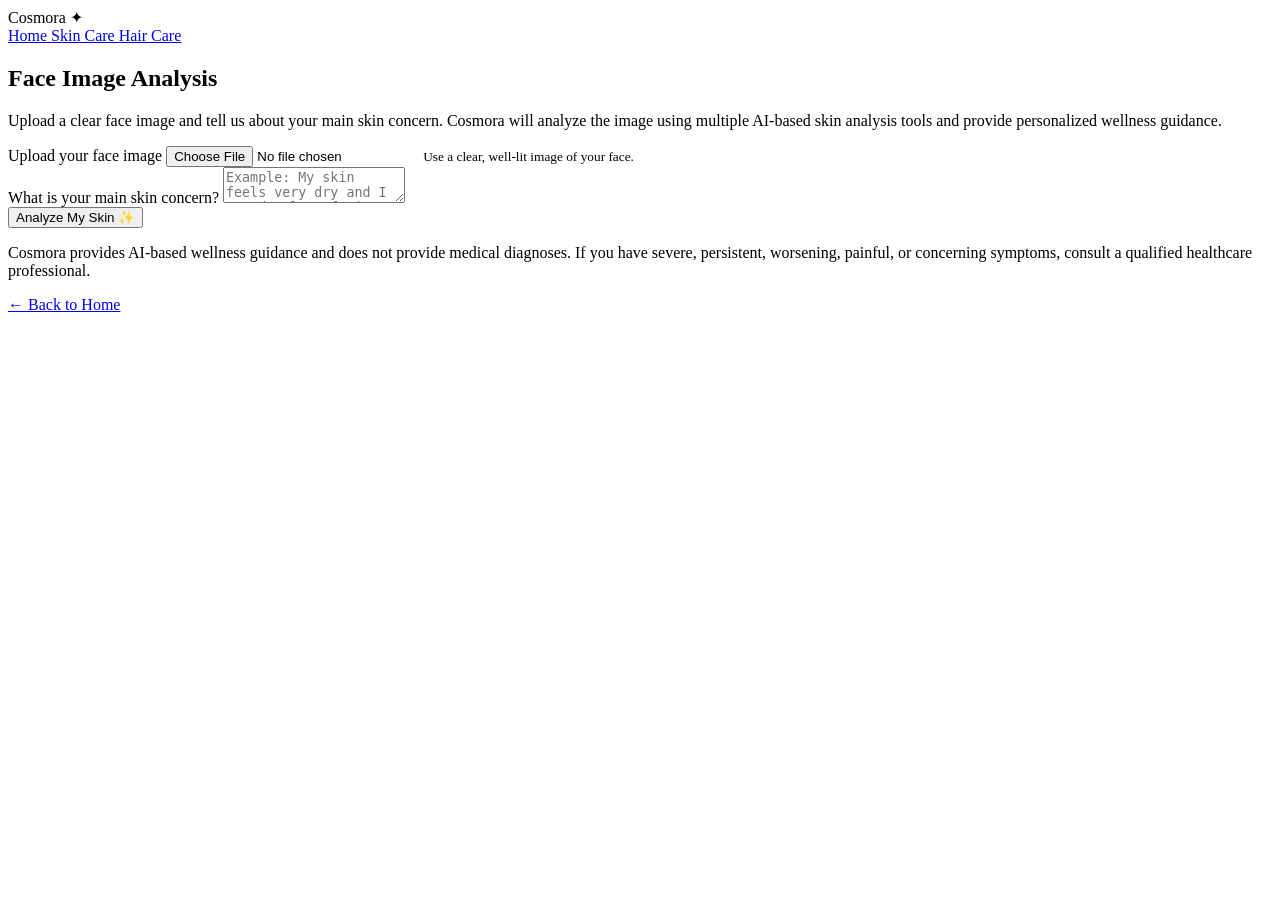
==== frontend/skin-analysis.html @ 03462bad "added LLM,AI-Agent,RAG files with frontend,backend" ====
<!DOCTYPE html>
<html lang="en">

<head>

    <meta charset="UTF-8">

    <meta
        name="viewport"
        content="width=device-width, initial-scale=1.0"
    >

    <title>Cosmora | Face Analysis</title>

    <link
        rel="stylesheet"
        href="/css/style.css"
    >

</head>


<body>

    <!-- =====================================================
         HEADER
         ===================================================== -->

    <header class="header">

        <div class="logo">
            Cosmora ✦
        </div>

        <nav>

            <a href="index.html">
                Home
            </a>

            <a href="skin-questionnaire.html">
                Skin Care
            </a>

            <a href="hair-questionnaire.html">
                Hair Care
            </a>

        </nav>

    </header>


    <!-- =====================================================
         FACE ANALYSIS
         ===================================================== -->

    <main class="questionnaire-container">

        <section class="questionnaire-card">

            <h1>
                Face Image Analysis
            </h1>

            <p class="intro">

                Upload a clear face image and tell us
                about your main skin concern.

                Cosmora will analyze the image using
                multiple AI-based skin analysis tools
                and provide personalized wellness guidance.

            </p>


            <!-- =================================================
                 IMAGE UPLOAD
                 ================================================= -->

            <div class="question">

                <label for="faceImage">
                    Upload your face image
                </label>

                <input
                    type="file"
                    id="faceImage"
                    accept="image/png,image/jpeg,image/jpg,image/webp"
                >

                <small>
                    Use a clear, well-lit image of your face.
                </small>

            </div>


            <!-- =================================================
                 IMAGE PREVIEW
                 ================================================= -->

            <div
                id="imagePreviewContainer"
                style="display:none; text-align:center; margin:25px 0;"
            >

                <img
                    id="imagePreview"
                    src=""
                    alt="Face preview"
                    style="
                        max-width:250px;
                        max-height:300px;
                        border-radius:20px;
                        object-fit:cover;
                        box-shadow:0 10px 30px rgba(150,100,160,0.18);
                    "
                >

            </div>


            <!-- =================================================
                 SKIN CONCERN
                 ================================================= -->

            <div class="question">

                <label for="concern">
                    What is your main skin concern?
                </label>

                <textarea
                    id="concern"
                    placeholder="Example: My skin feels very dry and I spend a lot of time in the sun."
                ></textarea>

            </div>


            <!-- =================================================
                 ANALYZE BUTTON
                 ================================================= -->

            <button
                id="analyzeBtn"
                class="submit-btn"
            >
                Analyze My Skin ✨
            </button>


            <!-- =================================================
                 LOADING
                 ================================================= -->

            <div
                id="loading"
                class="loading"
                style="display:none;"
            >

                <p>
                    ✨ Cosmora is analyzing your skin...
                </p>

                <p>
                    Comparing AI analysis results and
                    preparing personalized wellness guidance.
                </p>

            </div>


            <!-- =================================================
                 ERROR
                 ================================================= -->

            <div
                id="error"
                class="error"
                style="display:none;"
            ></div>


            <!-- =================================================
                 RESULT
                 ================================================= -->

            <div
                id="result"
                class="result"
                style="display:none;"
            >

                <h2>
                    Your Cosmora Assessment
                </h2>

                <div id="resultContent"></div>

            </div>


            <!-- =================================================
                 DISCLAIMER
                 ================================================= -->

            <p class="disclaimer">

                Cosmora provides AI-based wellness guidance
                and does not provide medical diagnoses.

                If you have severe, persistent, worsening,
                painful, or concerning symptoms, consult
                a qualified healthcare professional.

            </p>


            <a
                href="index.html"
                class="back-btn"
            >
                ← Back to Home
            </a>

        </section>

    </main>


    <!-- =====================================================
         JAVASCRIPT
         ===================================================== -->

    <script>

        const imageInput =
            document.getElementById("faceImage");

        const concernInput =
            document.getElementById("concern");

        const analyzeBtn =
            document.getElementById("analyzeBtn");

        const loading =
            document.getElementById("loading");

        const errorBox =
            document.getElementById("error");

        const resultBox =
            document.getElementById("result");

        const resultContent =
            document.getElementById("resultContent");

        const imagePreview =
            document.getElementById("imagePreview");

        const imagePreviewContainer =
            document.getElementById(
                "imagePreviewContainer"
            );


        // =====================================================
        // IMAGE PREVIEW
        // =====================================================

        imageInput.addEventListener(
            "change",
            function () {

                const file =
                    this.files[0];

                if (!file) {

                    imagePreviewContainer.style.display =
                        "none";

                    return;
                }


                const reader =
                    new FileReader();


                reader.onload =
                    function (event) {

                        imagePreview.src =
                            event.target.result;

                        imagePreviewContainer.style.display =
                            "block";

                    };


                reader.readAsDataURL(file);

            }
        );


        // =====================================================
        // ANALYZE IMAGE
        // =====================================================

        analyzeBtn.addEventListener(
            "click",
            async function () {

                errorBox.style.display =
                    "none";

                resultBox.style.display =
                    "none";


                // ---------------------------------------------
                // Validate image
                // ---------------------------------------------

                if (!imageInput.files.length) {

                    showError(
                        "Please upload a face image first."
                    );

                    return;
                }


                // ---------------------------------------------
                // Validate concern
                // ---------------------------------------------

                const concern =
                    concernInput.value.trim();


                if (!concern) {

                    showError(
                        "Please describe your main skin concern."
                    );

                    return;
                }


                // ---------------------------------------------
                // Create FormData
                // ---------------------------------------------

                const formData =
                    new FormData();


                formData.append(
                    "image",
                    imageInput.files[0]
                );


                formData.append(
                    "concern",
                    concern
                );


                // ---------------------------------------------
                // Show loading
                // ---------------------------------------------

                loading.style.display =
                    "block";

                analyzeBtn.disabled =
                    true;

                analyzeBtn.textContent =
                    "Analyzing...";


                try {

                    // -----------------------------------------
                    // Send request to Flask
                    // -----------------------------------------

                    const response =
                        await fetch(
                            "/skin-analysis",
                            {
                                method: "POST",
                                body: formData
                            }
                        );


                    const data = await response.json();


                    console.log("FULL BACKEND RESPONSE:", data);
                    console.log("ASSESSMENT:", data.assessment);



                    // -----------------------------------------
                    // Handle error
                    // -----------------------------------------

                    if (!response.ok || !data.success) {

                        throw new Error(
                            data.error ||
                            "Unable to analyze the image."
                        );

                    }


                    // -----------------------------------------
                    // Display result
                    // -----------------------------------------

                    displayAssessment(
                        data.assessment
                    );


                } catch (error) {

                    console.error(
                        "Face analysis error:",
                        error
                    );


                    showError(
                        error.message ||
                        "Something went wrong. Please try again."
                    );

                }


                // ---------------------------------------------
                // Reset button
                // ---------------------------------------------

                loading.style.display =
                    "none";

                analyzeBtn.disabled =
                    false;

                analyzeBtn.textContent =
                    "Analyze My Skin ✨";

            }
        );


        // =====================================================
        // DISPLAY ASSESSMENT
        // =====================================================

        function displayAssessment(assessment) {

            resultContent.innerHTML = "";

            // =====================================================
            // USER CONCERN
            // =====================================================

            if (assessment.user_concern) {

                const concern = document.createElement("p");

                concern.innerHTML =
                    `<strong>Your concern:</strong>
                    ${escapeHtml(assessment.user_concern)}`;

                resultContent.appendChild(concern);
            }


            // =====================================================
            // OVERALL SUMMARY
            // =====================================================

            if (assessment.assessment_note) {

                const note = document.createElement("p");

                note.innerHTML =
                    `<strong>Assessment:</strong>
                    ${escapeHtml(assessment.assessment_note)}`;

                resultContent.appendChild(note);
            }


            // =====================================================
            // TOOL RESULTS
            // =====================================================

            const toolResults =
                assessment.tool_results ||
                assessment.results ||
                assessment.tools ||
                [];


            // -----------------------------------------------------
            // Handle object format
            // -----------------------------------------------------

            if (
                !Array.isArray(toolResults) &&
                typeof toolResults === "object"
            ) {

                Object.entries(toolResults).forEach(
                    function ([toolName, toolData]) {

                        displayToolResult(
                            toolName,
                            toolData
                        );

                    }
                );

            }


            // -----------------------------------------------------
            // Handle array format
            // -----------------------------------------------------

            else if (Array.isArray(toolResults)) {

                toolResults.forEach(
                    function (toolData) {

                        displayToolResult(
                            toolData.tool ||
                            toolData.tool_name ||
                            "Skin Analysis Tool",

                            toolData
                        );

                    }
                );

            }


            // =====================================================
            // OLD AGREEMENTS FORMAT
            // =====================================================

            if (
                assessment.agreements &&
                assessment.agreements.length
            ) {

                const heading =
                    document.createElement("h3");

                heading.textContent =
                    "Common Findings";

                resultContent.appendChild(
                    heading
                );


                const list =
                    document.createElement("ul");


                assessment.agreements.forEach(
                    function (item) {

                        const li =
                            document.createElement("li");

                        li.textContent =
                            `${item.finding} — reported by ${item.tool_count} tools`;

                        list.appendChild(li);

                    }
                );


                resultContent.appendChild(list);
            }


            // =====================================================
            // SHOW RESULT
            // =====================================================

            resultBox.style.display = "block";
        }




        function displayToolResult(toolName, toolData) {

            // =====================================================
            // TOOL CARD
            // =====================================================

            const toolCard =
                document.createElement("div");

            toolCard.className =
                "tool-result-card";


            // =====================================================
            // TOOL NAME
            // =====================================================

            const heading =
                document.createElement("h3");

            heading.textContent =
                toolName;

            toolCard.appendChild(heading);


            // =====================================================
            // OVERALL SCORE
            // =====================================================

            if (
                toolData.overall_skin_score !== undefined &&
                toolData.overall_skin_score !== null
            ) {

                const score =
                    document.createElement("p");

                score.innerHTML =
                    `<strong>Overall Skin Score:</strong>
                    ${toolData.overall_skin_score}`;

                toolCard.appendChild(score);
            }


            // =====================================================
            // SKIN PROFILE
            // =====================================================

            if (toolData.skin_profile) {

                const profileHeading =
                    document.createElement("h4");

                profileHeading.textContent =
                    "Skin Profile";

                toolCard.appendChild(profileHeading);


                const profile =
                    document.createElement("p");

                const skinType =
                    toolData.skin_profile.skin_type;

                const skinTone =
                    toolData.skin_profile.skin_tone;


                let profileText = "";


                if (skinType) {

                    profileText +=
                        `Skin Type: ${
                            skinType.classification || "Unknown"
                        }`;

                }


                if (skinTone) {

                    if (profileText) {
                        profileText += " | ";
                    }

                    profileText +=
                        `Skin Tone: ${
                            skinTone.skin_tone_label ||
                            skinTone.category ||
                            "Unknown"
                        }`;

                }


                profile.textContent =
                    profileText;

                toolCard.appendChild(profile);
            }


            // =====================================================
            // FINDINGS
            // =====================================================

            if (
                toolData.findings &&
                toolData.findings.length
            ) {

                const findingHeading =
                    document.createElement("h4");

                findingHeading.textContent =
                    "Findings";

                toolCard.appendChild(
                    findingHeading
                );


                const findingsList =
                    document.createElement("ul");


                toolData.findings.forEach(
                    function (finding) {

                        const li =
                            document.createElement("li");


                        let text =
                            `<strong>${
                                finding.condition_name ||
                                "Condition"
                            }</strong>`;


                        if (finding.severity) {

                            text +=
                                ` — Severity: ${
                                    finding.severity
                                }`;

                        }


                        if (
                            finding.score !== undefined &&
                            finding.score !== null
                        ) {

                            text +=
                                ` | Score: ${
                                    finding.score
                                }`;

                        }


                        if (finding.grade) {

                            text +=
                                ` | Grade: ${
                                    finding.grade
                                }`;

                        }


                        li.innerHTML =
                            text;

                        findingsList.appendChild(li);

                    }
                );


                toolCard.appendChild(
                    findingsList
                );
            }


            // =====================================================
            // SUGGESTIONS
            // =====================================================

            if (
                toolData.suggestions &&
                toolData.suggestions.length
            ) {

                const suggestionHeading =
                    document.createElement("h4");

                suggestionHeading.textContent =
                    "Suggestions";

                toolCard.appendChild(
                    suggestionHeading
                );


                const suggestionList =
                    document.createElement("ul");


                toolData.suggestions.forEach(
                    function (suggestion) {

                        const li =
                            document.createElement("li");


                        // Rupam suggestion format
                        if (
                            typeof suggestion === "object"
                        ) {

                            li.textContent =
                                suggestion.text ||
                                suggestion.suggestion ||
                                JSON.stringify(
                                    suggestion
                                );

                        }

                        else {

                            li.textContent =
                                suggestion;

                        }


                        suggestionList.appendChild(li);

                    }
                );


                toolCard.appendChild(
                    suggestionList
                );
            }


            // =====================================================
            // ADD TOOL CARD TO PAGE
            // =====================================================

            resultContent.appendChild(
                toolCard
            );
        }


        // =====================================================
        // ERROR FUNCTION
        // =====================================================

        function showError(message) {

            errorBox.textContent =
                message;

            errorBox.style.display =
                "block";

        }


        // =====================================================
        // BASIC HTML ESCAPING
        // =====================================================

        function escapeHtml(text) {

            const div =
                document.createElement("div");

            div.textContent =
                text;

            return div.innerHTML;

        }

    </script>

</body>

</html>
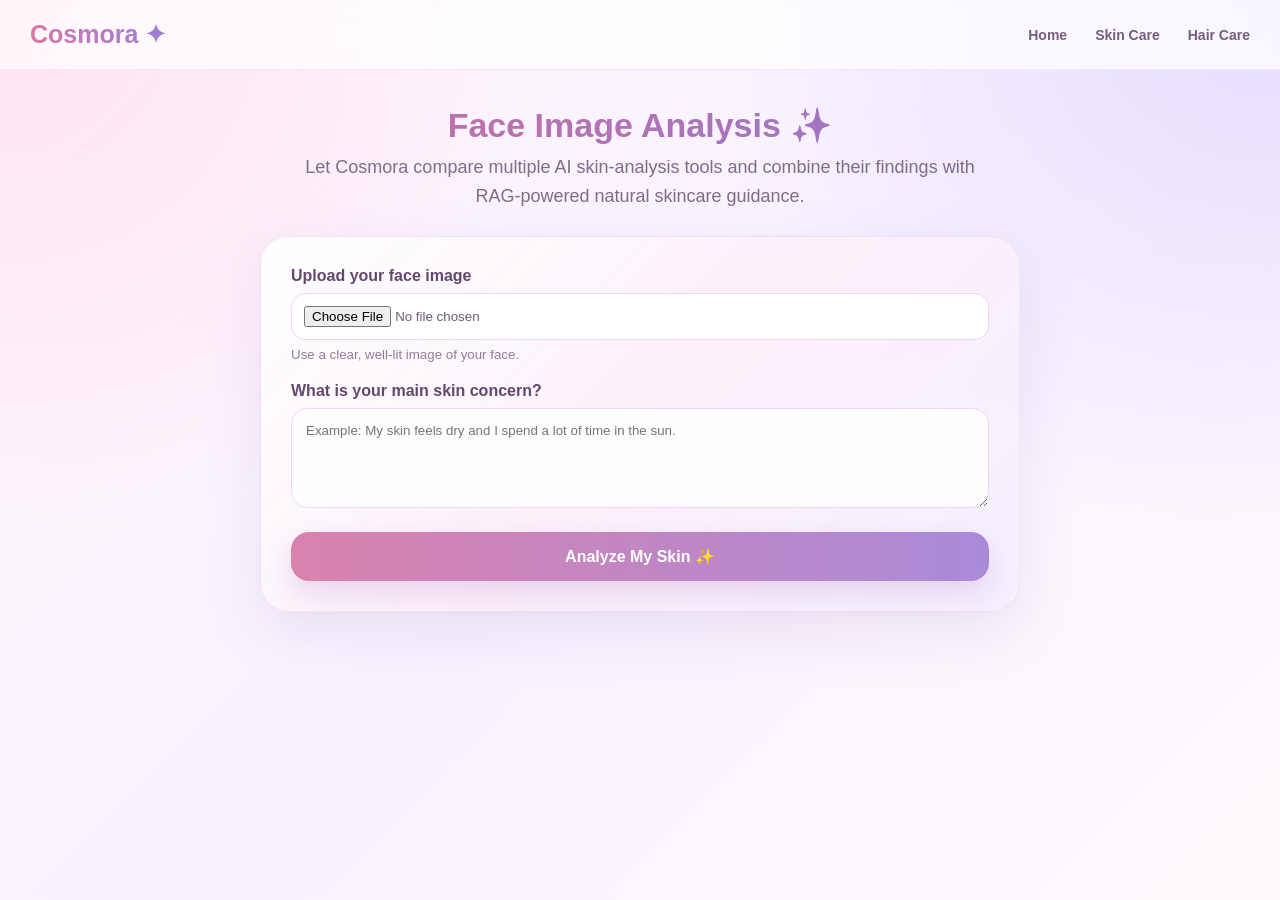
==== commit a1e026fa: "Integrated AI-Agent with RAG+LLM" ====
--- a/frontend/skin-analysis.html
+++ b/frontend/skin-analysis.html
@@ -1,927 +1,3871 @@
 <!DOCTYPE html>
+
 <html lang="en">
 
 <head>
 
-    <meta charset="UTF-8">
-
-    <meta
-        name="viewport"
-        content="width=device-width, initial-scale=1.0"
+<meta charset="UTF-8">
+
+<meta
+    name="viewport"
+    content="width=device-width, initial-scale=1.0"
+>
+
+<title>Cosmora | Skin Analysis</title>
+
+<link
+    rel="stylesheet"
+    href="/css/style.css"
+>
+
+<style>
+
+    /* =========================================================
+       COSMORA SKIN ANALYSIS
+       TOP ROW = IMAGE | CONCERN | SCORE
+       REST = FULL WIDTH VERTICAL
+       ========================================================= */
+
+    * {
+        box-sizing: border-box;
+    }
+
+    body {
+        margin: 0;
+
+        font-family:
+            "Segoe UI",
+            Arial,
+            sans-serif;
+
+        color: #513c5d;
+
+        background:
+            radial-gradient(
+                circle at top left,
+                rgba(255, 220, 239, 0.85),
+                transparent 35%
+            ),
+            radial-gradient(
+                circle at top right,
+                rgba(225, 215, 255, 0.8),
+                transparent 35%
+            ),
+            linear-gradient(
+                135deg,
+                #fff8fc,
+                #f8f2ff,
+                #fffafd
+            );
+
+        min-height: 100vh;
+    }
+
+
+    /* =========================================================
+       HEADER
+       ========================================================= */
+
+    .header {
+        min-height: 70px;
+
+        display: flex;
+
+        align-items: center;
+
+        justify-content: space-between;
+
+        padding: 0 30px;
+
+        background:
+            rgba(255, 255, 255, 0.72);
+
+        backdrop-filter: blur(16px);
+
+        border-bottom:
+            1px solid
+            rgba(190, 150, 210, 0.15);
+
+        position: relative;
+
+        z-index: 10;
+    }
+
+    .logo {
+        font-size: 25px;
+
+        font-weight: 700;
+
+        background:
+            linear-gradient(
+                90deg,
+                #d878a9,
+                #9b7ed8
+            );
+
+        -webkit-background-clip: text;
+
+        -webkit-text-fill-color: transparent;
+    }
+
+    .header nav {
+        display: flex;
+
+        gap: 28px;
+    }
+
+    .header nav a {
+        text-decoration: none;
+
+        color: #765d80;
+
+        font-size: 14px;
+
+        font-weight: 600;
+
+        transition: 0.25s ease;
+    }
+
+    .header nav a:hover {
+        color: #c06fa4;
+    }
+
+
+    /* =========================================================
+       INPUT SCREEN
+       ========================================================= */
+
+    .analysis-page {
+
+        min-height:
+            calc(100vh - 70px);
+
+        padding:
+            35px 30px;
+    }
+
+    .analysis-intro {
+        max-width: 900px;
+
+        margin:
+            0 auto 25px;
+
+        text-align: center;
+    }
+
+    .analysis-intro h1 {
+        margin:
+            0 0 8px;
+
+        font-size: 34px;
+
+        background:
+            linear-gradient(
+                90deg,
+                #d16c9f,
+                #8e79cf
+            );
+
+        -webkit-background-clip: text;
+
+        -webkit-text-fill-color: transparent;
+    }
+
+    .analysis-intro p {
+        margin:
+            0 auto;
+
+        max-width: 700px;
+
+        color: #806b89;
+
+        line-height: 1.6;
+
+        font-size: 18px;
+    }
+
+    .input-card {
+
+        max-width: 760px;
+
+        margin: 0 auto;
+
+        padding: 30px;
+
+        border-radius: 28px;
+
+        background:
+            linear-gradient(
+                135deg,
+                rgba(255,255,255,0.94),
+                rgba(252,240,250,0.92),
+                rgba(244,239,255,0.94)
+            );
+
+        border:
+            1px solid
+            rgba(210,170,220,0.25);
+
+        box-shadow:
+            0 20px 60px
+            rgba(130, 91, 150, 0.12);
+    }
+
+    .input-group {
+        margin-bottom: 20px;
+    }
+
+    .input-group label {
+        display: block;
+
+        margin-bottom: 8px;
+
+        font-weight: 700;
+
+        color: #63476e;
+    }
+
+    #faceImage {
+
+        width: 100%;
+
+        padding: 12px;
+
+        border-radius: 14px;
+
+        background: #fff;
+
+        border:
+            1px solid
+            #ead9ef;
+
+        color: #6f5977;
+    }
+
+    .input-group small {
+
+        display: block;
+
+        margin-top: 7px;
+
+        color: #927d98;
+    }
+
+    #concern {
+
+        width: 100%;
+
+        min-height: 100px;
+
+        resize: vertical;
+
+        padding: 14px;
+
+        border-radius: 16px;
+
+        border:
+            1px solid
+            #ead9ef;
+
+        background:
+            rgba(255,255,255,0.9);
+
+        color: #594260;
+
+        font-family: inherit;
+
+        outline: none;
+    }
+
+    #concern:focus {
+
+        border-color: #c899d4;
+
+        box-shadow:
+            0 0 0 4px
+            rgba(201,153,212,0.12);
+    }
+
+    .preview-area {
+
+        text-align: center;
+
+        margin: 18px 0;
+    }
+
+    .preview-area img {
+
+        width: 130px;
+
+        height: 160px;
+
+        object-fit: cover;
+
+        border-radius: 22px;
+
+        box-shadow:
+            0 12px 30px
+            rgba(130,90,150,0.18);
+    }
+
+    .analyze-btn {
+
+        width: 100%;
+
+        border: none;
+
+        padding: 15px;
+
+        border-radius: 18px;
+
+        font-size: 16px;
+
+        font-weight: 700;
+
+        color: white;
+
+        cursor: pointer;
+
+        background:
+            linear-gradient(
+                90deg,
+                #d982ae,
+                #aa8ad8
+            );
+
+        box-shadow:
+            0 12px 28px
+            rgba(170,125,190,0.25);
+
+        transition:
+            transform 0.2s ease,
+            box-shadow 0.2s ease;
+    }
+
+    .analyze-btn:hover {
+
+        transform:
+            translateY(-2px);
+
+        box-shadow:
+            0 16px 32px
+            rgba(170,125,190,0.32);
+    }
+
+    .analyze-btn:disabled {
+
+        opacity: 0.7;
+
+        cursor: wait;
+    }
+
+
+    /* =========================================================
+       LOADING
+       ========================================================= */
+
+    .loading-box {
+
+        display: none;
+
+        margin: 20px auto;
+
+        max-width: 700px;
+
+        padding: 18px;
+
+        text-align: center;
+
+        border-radius: 20px;
+
+        background:
+            linear-gradient(
+                135deg,
+                #fff0f8,
+                #f3edff
+            );
+
+        color: #755b80;
+    }
+
+    .loading-box .sparkle {
+
+        font-size: 24px;
+
+        animation:
+            pulse 1.2s infinite;
+    }
+
+    @keyframes pulse {
+
+        0%, 100% {
+            opacity: 0.5;
+            transform: scale(1);
+        }
+
+        50% {
+            opacity: 1;
+            transform: scale(1.12);
+        }
+    }
+
+
+    /* =========================================================
+       ERROR
+       ========================================================= */
+
+    .error-box {
+
+        display: none;
+
+        max-width: 700px;
+
+        margin: 20px auto;
+
+        padding: 15px 18px;
+
+        border-radius: 16px;
+
+        background: #fff0f4;
+
+        color: #a4516e;
+
+        border:
+            1px solid
+            #f1c4d4;
+    }
+
+
+    /* =========================================================
+       DASHBOARD
+       ========================================================= */
+
+    #dashboard {
+        display: none;
+    }
+
+    .dashboard {
+
+        width: 100%;
+
+        max-width: none;
+
+        margin: 0;
+
+        display: flex;
+
+        flex-direction: column;
+
+        gap: 18px;
+    }
+
+
+    /* =========================================================
+       TOP ROW
+       IMAGE | CONCERN | FINAL SCORE
+       ========================================================= */
+
+    .dashboard-top-row {
+
+        width: 100%;
+
+        display: grid;
+
+        grid-template-columns:
+            repeat(3, minmax(0, 1fr));
+
+        gap: 18px;
+
+        align-items: stretch;
+    }
+
+
+    /* =========================================================
+       ALL DASHBOARD CARDS
+       ========================================================= */
+
+    .dash-card {
+
+        min-width: 0;
+
+        width: 100%;
+
+        height: fit-content;
+
+        padding: 20px;
+
+        border-radius: 22px;
+
+        border:
+            1px solid
+            rgba(210,170,225,0.22);
+
+        box-shadow:
+            0 10px 30px
+            rgba(120, 82, 145, 0.08);
+
+        overflow: hidden;
+
+        display: flex;
+
+        flex-direction: column;
+    }
+
+    .dash-card h3 {
+
+        margin:
+            0 0 10px;
+
+        font-size: 19px;
+
+        line-height: 1.25;
+
+        color: #63476e;
+    }
+
+    .dash-card h4 {
+
+        margin:
+            10px 0 6px;
+
+        font-size: 16px;
+
+        color: #75577f;
+    }
+
+    .dash-card p {
+
+        margin:
+            5px 0;
+
+        font-size: 16px;
+
+        line-height: 1.55;
+
+        color: #6f5b77;
+    }
+
+    .dash-card ul {
+
+        margin:
+            6px 0 0;
+
+        padding-left: 20px;
+
+        overflow: visible;
+    }
+
+    .dash-card li {
+
+        margin-bottom: 7px;
+
+        font-size: 15px;
+
+        line-height: 1.5;
+
+        color: #6b5873;
+    }
+
+
+    /* =========================================================
+       IMAGE CARD
+       ========================================================= */
+
+    .image-card {
+
+        background:
+            linear-gradient(
+                135deg,
+                #fff4fa,
+                #f9efff
+            );
+
+        align-items: center;
+
+        text-align: center;
+
+        padding:
+            20px 18px;
+    }
+
+    .image-card h3 {
+
+        width: 100%;
+
+        text-align: left;
+    }
+
+    .dashboard .preview-area {
+
+        margin:
+            5px 0 0;
+
+        width: 100%;
+
+        display: flex;
+
+        justify-content: center;
+    }
+
+    .dashboard .preview-area img {
+
+        width: 130px;
+
+        height: 160px;
+
+        object-fit: cover;
+
+        border-radius: 20px;
+    }
+
+
+    /* =========================================================
+       USER CONCERN
+       ========================================================= */
+
+    .concern-card {
+
+        background:
+            linear-gradient(
+                135deg,
+                #fff,
+                #fff1f8
+            );
+    }
+
+    .concern-text {
+
+        font-style: italic;
+
+        color: #725b7c !important;
+
+        background:
+            rgba(255,255,255,0.58);
+
+        border-radius: 14px;
+
+        padding: 13px;
+
+        line-height: 1.6;
+
+        font-size: 16px !important;
+
+        overflow-wrap: anywhere;
+    }
+
+
+    /* =========================================================
+       FINAL SCORE
+       ========================================================= */
+
+    .score-card {
+
+        background:
+            linear-gradient(
+                135deg,
+                #ffe9f4,
+                #f7e9ff
+            );
+
+        align-items: center;
+
+        justify-content: center;
+
+        text-align: center;
+
+        min-height: 220px;
+    }
+
+    .score-label {
+
+        font-size: 15px;
+
+        color: #866b91;
+
+        margin-bottom: 7px;
+    }
+
+    .score-number {
+
+        font-size: 42px;
+
+        line-height: 1;
+
+        font-weight: 800;
+
+        background:
+            linear-gradient(
+                135deg,
+                #d2639b,
+                #8c73ce
+            );
+
+        -webkit-background-clip: text;
+
+        -webkit-text-fill-color: transparent;
+    }
+
+    .score-subtitle {
+
+        margin-top: 7px;
+
+        font-size: 14px;
+
+        color: #927b99;
+    }
+
+
+    /* =========================================================
+       RUPAM
+       ========================================================= */
+
+    .rupam-card {
+
+        width: 100%;
+
+        background:
+            linear-gradient(
+                135deg,
+                #fff1f8,
+                #fdeafa
+            );
+    }
+
+
+    /* =========================================================
+       DERMIQ
+       ========================================================= */
+
+    .dermiq-card {
+
+        width: 100%;
+
+        background:
+            linear-gradient(
+                135deg,
+                #f5efff,
+                #eee9ff
+            );
+    }
+
+
+    /* =========================================================
+       TOOL BADGE
+       ========================================================= */
+
+    .tool-badge {
+
+        display: inline-flex;
+
+        align-items: center;
+
+        width: fit-content;
+
+        padding:
+            5px 10px;
+
+        border-radius: 30px;
+
+        margin-bottom: 8px;
+
+        font-size: 14px;
+
+        font-weight: 700;
+
+        background:
+            rgba(255,255,255,0.7);
+
+        color: #795b82;
+    }
+
+
+    /* =========================================================
+       TOOL CONTENT
+       ========================================================= */
+
+    .tool-content {
+
+        width: 100%;
+
+        overflow: visible;
+
+        padding-right: 0;
+    }
+
+    .tool-score {
+
+        font-size: 19px;
+
+        font-weight: 800;
+
+        color: #a267ae;
+
+        margin-bottom: 8px;
+    }
+
+    .finding-item {
+
+        padding:
+            9px 11px;
+
+        margin-bottom: 7px;
+
+        border-radius: 12px;
+
+        background:
+            rgba(255,255,255,0.6);
+
+        font-size: 15px;
+
+        line-height: 1.45;
+
+        color: #67556e;
+
+        overflow-wrap: anywhere;
+    }
+
+
+    /* =========================================================
+       COMBINED FINDINGS
+       ========================================================= */
+
+    .combined-card {
+
+        width: 100%;
+
+        background:
+            linear-gradient(
+                135deg,
+                #f9f0ff,
+                #fff4fa
+            );
+    }
+
+    .finding-grid {
+
+        display: grid;
+
+        grid-template-columns:
+            1fr;
+
+        gap: 8px;
+
+        overflow: visible;
+    }
+
+    .combined-finding {
+
+        padding: 12px 14px;
+
+        border-radius: 13px;
+
+        background:
+            rgba(255,255,255,0.66);
+
+        border:
+            1px solid
+            rgba(210,175,220,0.15);
+    }
+
+    .finding-name {
+
+        font-size: 16px;
+
+        line-height: 1.35;
+
+        font-weight: 700;
+
+        color: #674b70;
+    }
+
+    .finding-source {
+
+        margin-top: 5px;
+
+        font-size: 13px;
+
+        line-height: 1.5;
+
+        color: #967fa0;
+
+        overflow-wrap: anywhere;
+    }
+
+
+    /* =========================================================
+       RAG + LLM
+       ========================================================= */
+
+    .rag-card {
+
+        width: 100%;
+
+        background:
+            linear-gradient(
+                135deg,
+                #fff1f7,
+                #f5eeff
+            );
+    }
+
+    .rag-content {
+
+        width: 100%;
+
+        overflow: visible;
+
+        padding-right: 0;
+    }
+
+    .rag-section {
+
+        margin-bottom: 11px;
+
+        padding:
+            11px 13px;
+
+        border-radius: 14px;
+
+        background:
+            rgba(255,255,255,0.52);
+    }
+
+    .rag-section:last-child {
+
+        margin-bottom: 0;
+    }
+
+    .rag-section-title {
+
+        font-size: 16px;
+
+        font-weight: 800;
+
+        color: #79528a;
+
+        margin-bottom: 6px;
+    }
+
+    .rag-section-content {
+
+        font-size: 15px;
+
+        line-height: 1.55;
+
+        color: #6b5872;
+
+        overflow-wrap: anywhere;
+    }
+
+    .rag-section-content ul {
+
+        margin-top: 6px;
+
+        margin-bottom: 0;
+    }
+
+    .rag-section > ul {
+
+        margin:
+            5px 0 0;
+
+        padding-left: 20px;
+    }
+
+    .rag-section > ul li {
+
+        margin-bottom: 7px;
+
+        font-size: 15px;
+
+        line-height: 1.5;
+
+        color: #6b5872;
+    }
+
+
+    /* =========================================================
+       DAILY HABITS
+       ========================================================= */
+
+    .routine-card {
+
+        width: 100%;
+
+        background:
+            linear-gradient(
+                135deg,
+                #f2edff,
+                #fff2f9
+            );
+    }
+
+    .routine-content {
+
+        width: 100%;
+
+        overflow: visible;
+
+        padding-right: 0;
+    }
+
+    .routine-box {
+
+        margin-bottom: 9px;
+
+        padding:
+            10px 12px;
+
+        border-radius: 13px;
+
+        background:
+            rgba(255,255,255,0.58);
+    }
+
+    .routine-box:last-child {
+
+        margin-bottom: 0;
+    }
+
+    .routine-box strong {
+
+        display: block;
+
+        font-size: 15px;
+
+        margin-bottom: 5px;
+
+        color: #805b8b;
+    }
+
+    .routine-box span {
+
+        font-size: 14px;
+
+        color: #6e5a75;
+
+        line-height: 1.5;
+    }
+
+    .routine-box ul {
+
+        margin:
+            5px 0 0;
+
+        padding-left: 20px;
+    }
+
+    .routine-box li {
+
+        margin-bottom: 6px;
+
+        font-size: 14px;
+
+        line-height: 1.5;
+
+        color: #6e5a75;
+    }
+
+
+    /* =========================================================
+       FOOTER
+       ========================================================= */
+
+    .dashboard-footer {
+
+        width: 100%;
+
+        display: flex;
+
+        align-items: center;
+
+        justify-content: space-between;
+
+        gap: 15px;
+
+        padding:
+            5px 2px;
+    }
+
+    .disclaimer {
+
+        margin: 0;
+
+        font-size: 14px;
+
+        line-height: 1.5;
+
+        color: #927f99;
+
+        max-width: 900px;
+    }
+
+    .back-btn {
+
+        text-decoration: none;
+
+        padding:
+            9px 16px;
+
+        border-radius: 20px;
+
+        background:
+            rgba(255,255,255,0.75);
+
+        color: #765b80;
+
+        border:
+            1px solid
+            #ead9ef;
+
+        font-size: 14px;
+
+        font-weight: 700;
+
+        white-space: nowrap;
+    }
+
+
+    /* =========================================================
+       TABLET
+       ========================================================= */
+
+    @media (max-width: 850px) {
+
+        .dashboard-top-row {
+
+            grid-template-columns:
+                1fr 1fr;
+        }
+
+        .score-card {
+
+            grid-column:
+                1 / -1;
+        }
+    }
+
+
+    /* =========================================================
+       MOBILE
+       ========================================================= */
+
+    @media (max-width: 600px) {
+
+        .header {
+
+            min-height: auto;
+
+            padding:
+                15px 30px;
+
+            flex-direction: column;
+
+            gap: 10px;
+        }
+
+        .header nav {
+
+            gap: 15px;
+
+            flex-wrap: wrap;
+
+            justify-content: center;
+        }
+
+        .analysis-page {
+
+            padding:
+                25px 30px;
+        }
+
+        .analysis-intro h1 {
+
+            font-size: 28px;
+        }
+
+        .analysis-intro p {
+
+            font-size: 16px;
+        }
+
+        .dashboard-top-row {
+
+            display: flex;
+
+            flex-direction: column;
+
+            gap: 12px;
+        }
+
+        .dash-card {
+
+            width: 100%;
+
+            min-height: 0;
+
+            padding: 16px;
+
+            border-radius: 18px;
+        }
+
+        .score-card {
+
+            min-height: 160px;
+        }
+
+        .dashboard {
+
+            gap: 12px;
+        }
+
+        .dashboard-footer {
+
+            flex-direction: column;
+
+            align-items: flex-start;
+        }
+
+        .back-btn {
+
+            align-self: flex-start;
+        }
+    }
+
+
+    /* =========================================================
+       SMALL MOBILE
+       ========================================================= */
+
+    @media (max-width: 450px) {
+
+        .analysis-page {
+
+            padding:
+                20px 30px;
+        }
+
+        .dash-card h3 {
+
+            font-size: 18px;
+        }
+
+        .dash-card p,
+        .concern-text {
+
+            font-size:
+                15px !important;
+        }
+
+        .score-number {
+
+            font-size: 38px;
+        }
+
+        .dashboard .preview-area img {
+
+            width: 120px;
+
+            height: 150px;
+        }
+    }
+
+</style>
+
+</head>
+
+<body>
+
+
+<!-- =========================================================
+     HEADER
+     ========================================================= -->
+
+<header class="header">
+
+    <div class="logo">
+        Cosmora ✦
+    </div>
+
+    <nav>
+
+        <a href="index.html">
+            Home
+        </a>
+
+        <a href="skin-questionnaire.html">
+            Skin Care
+        </a>
+
+        <a href="hair-questionnaire.html">
+            Hair Care
+        </a>
+
+    </nav>
+
+</header>
+
+
+<!-- =========================================================
+     MAIN
+     ========================================================= -->
+
+<main class="analysis-page">
+
+
+<!-- =====================================================
+     INTRO
+     ===================================================== -->
+
+<div
+    id="inputSection"
+    class="analysis-intro"
+>
+
+    <h1>
+        Face Image Analysis ✨
+    </h1>
+
+    <p>
+        Let Cosmora compare multiple AI skin-analysis
+        tools and combine their findings with
+        RAG-powered natural skincare guidance.
+    </p>
+
+</div>
+
+
+<!-- =====================================================
+     INPUT CARD
+     ===================================================== -->
+
+<section
+    id="inputCard"
+    class="input-card"
+>
+
+    <div class="input-group">
+
+        <label for="faceImage">
+            Upload your face image
+        </label>
+
+        <input
+            type="file"
+            id="faceImage"
+            accept="image/png,image/jpeg,image/jpg,image/webp"
+        >
+
+        <small>
+            Use a clear, well-lit image of your face.
+        </small>
+
+    </div>
+
+
+    <div
+        id="imagePreviewContainer"
+        class="preview-area"
+        style="display:none;"
     >
 
-    <title>Cosmora | Face Analysis</title>
-
-    <link
-        rel="stylesheet"
-        href="/css/style.css"
+        <img
+            id="imagePreview"
+            src=""
+            alt="Face preview"
+        >
+
+    </div>
+
+
+    <div class="input-group">
+
+        <label for="concern">
+            What is your main skin concern?
+        </label>
+
+        <textarea
+            id="concern"
+            placeholder="Example: My skin feels dry and I spend a lot of time in the sun."
+        ></textarea>
+
+    </div>
+
+
+    <button
+        id="analyzeBtn"
+        class="analyze-btn"
     >
-
-</head>
-
-
-<body>
-
-    <!-- =====================================================
-         HEADER
-         ===================================================== -->
-
-    <header class="header">
-
-        <div class="logo">
-            Cosmora ✦
+        Analyze My Skin ✨
+    </button>
+
+</section>
+
+
+<!-- =====================================================
+     LOADING
+     ===================================================== -->
+
+<div
+    id="loading"
+    class="loading-box"
+>
+
+    <div class="sparkle">
+        ✨
+    </div>
+
+    <strong>
+        Cosmora is analyzing your skin...
+    </strong>
+
+    <p>
+        Comparing available AI analysis results
+        and preparing personalized natural wellness guidance.
+    </p>
+
+</div>
+
+
+<!-- =====================================================
+     ERROR
+     ===================================================== -->
+
+<div
+    id="error"
+    class="error-box"
+></div>
+
+
+<!-- =====================================================
+     DASHBOARD
+     ===================================================== -->
+
+<section
+    id="dashboard"
+    class="dashboard"
+>
+
+
+    <!-- =================================================
+         TOP ROW
+         IMAGE | CONCERN | FINAL SCORE
+         ================================================= -->
+
+    <div class="dashboard-top-row">
+
+
+        <!-- USER IMAGE -->
+
+        <div class="dash-card image-card">
+
+            <h3>
+                📸 Your Skin Analysis
+            </h3>
+
+            <div
+                id="dashboardImagePreview"
+                class="preview-area"
+            >
+
+                <img
+                    id="dashboardImage"
+                    src=""
+                    alt="Uploaded skin analysis image"
+                >
+
+            </div>
+
         </div>
 
-        <nav>
-
-            <a href="index.html">
-                Home
-            </a>
-
-            <a href="skin-questionnaire.html">
-                Skin Care
-            </a>
-
-            <a href="hair-questionnaire.html">
-                Hair Care
-            </a>
-
-        </nav>
-
-    </header>
-
-
-    <!-- =====================================================
-         FACE ANALYSIS
-         ===================================================== -->
-
-    <main class="questionnaire-container">
-
-        <section class="questionnaire-card">
-
-            <h1>
-                Face Image Analysis
-            </h1>
-
-            <p class="intro">
-
-                Upload a clear face image and tell us
-                about your main skin concern.
-
-                Cosmora will analyze the image using
-                multiple AI-based skin analysis tools
-                and provide personalized wellness guidance.
-
+
+        <!-- USER CONCERN -->
+
+        <div class="dash-card concern-card">
+
+            <h3>
+                💗 Your Concern
+            </h3>
+
+            <p
+                id="userConcern"
+                class="concern-text"
+            >
+                —
             </p>
 
-
-            <!-- =================================================
-                 IMAGE UPLOAD
-                 ================================================= -->
-
-            <div class="question">
-
-                <label for="faceImage">
-                    Upload your face image
-                </label>
-
-                <input
-                    type="file"
-                    id="faceImage"
-                    accept="image/png,image/jpeg,image/jpg,image/webp"
-                >
-
-                <small>
-                    Use a clear, well-lit image of your face.
-                </small>
-
+        </div>
+
+
+        <!-- FINAL SCORE -->
+
+        <div class="dash-card score-card">
+
+            <div class="score-label">
+                Final Skin Score
             </div>
 
-
-            <!-- =================================================
-                 IMAGE PREVIEW
-                 ================================================= -->
-
             <div
-                id="imagePreviewContainer"
-                style="display:none; text-align:center; margin:25px 0;"
+                id="overallScore"
+                class="score-number"
             >
-
-                <img
-                    id="imagePreview"
-                    src=""
-                    alt="Face preview"
-                    style="
-                        max-width:250px;
-                        max-height:300px;
-                        border-radius:20px;
-                        object-fit:cover;
-                        box-shadow:0 10px 30px rgba(150,100,160,0.18);
-                    "
-                >
-
+                —
             </div>
 
-
-            <!-- =================================================
-                 SKIN CONCERN
-                 ================================================= -->
-
-            <div class="question">
-
-                <label for="concern">
-                    What is your main skin concern?
-                </label>
-
-                <textarea
-                    id="concern"
-                    placeholder="Example: My skin feels very dry and I spend a lot of time in the sun."
-                ></textarea>
-
+            <div class="score-subtitle">
+                Based on available AI analysis
             </div>
 
-
-            <!-- =================================================
-                 ANALYZE BUTTON
-                 ================================================= -->
-
-            <button
-                id="analyzeBtn"
-                class="submit-btn"
-            >
-                Analyze My Skin ✨
-            </button>
-
-
-            <!-- =================================================
-                 LOADING
-                 ================================================= -->
-
-            <div
-                id="loading"
-                class="loading"
-                style="display:none;"
-            >
-
-                <p>
-                    ✨ Cosmora is analyzing your skin...
-                </p>
-
-                <p>
-                    Comparing AI analysis results and
-                    preparing personalized wellness guidance.
-                </p>
+        </div>
+
+    </div>
+
+
+    <!-- =================================================
+         RUPAM
+         ================================================= -->
+
+    <div class="dash-card rupam-card">
+
+        <span class="tool-badge">
+            ✦ AI ANALYSIS TOOL
+        </span>
+
+        <h3>
+            🌸 Rupam.ai
+        </h3>
+
+        <div
+            id="rupamContent"
+            class="tool-content"
+        >
+            No Rupam result available.
+        </div>
+
+    </div>
+
+
+    <!-- =================================================
+         DERMIQ
+         ================================================= -->
+
+    <div class="dash-card dermiq-card">
+
+        <span class="tool-badge">
+            ✦ AI ANALYSIS TOOL
+        </span>
+
+        <h3>
+            💜 DermIQ
+        </h3>
+
+        <div
+            id="dermiqContent"
+            class="tool-content"
+        >
+            No DermIQ result available.
+        </div>
+
+    </div>
+
+
+    <!-- =================================================
+         COMBINED FINDINGS
+         ================================================= -->
+
+    <div class="dash-card combined-card">
+
+        <h3>
+            🔍 Combined Findings
+        </h3>
+
+        <div
+            id="combinedFindings"
+            class="finding-grid"
+        >
+            No combined findings available.
+        </div>
+
+    </div>
+
+
+    <!-- =================================================
+         RAG + LLM
+         ================================================= -->
+
+    <div class="dash-card rag-card">
+
+        <h3>
+            🧠 Cosmora RAG + LLM Guidance
+        </h3>
+
+        <div
+            id="ragContent"
+            class="rag-content"
+        >
+            Personalized guidance will appear here.
+        </div>
+
+    </div>
+
+
+    <!-- =================================================
+         DAILY HABITS
+         ================================================= -->
+
+    <div class="dash-card routine-card">
+
+        <h3>
+            🌿 Daily Wellness Routine
+        </h3>
+
+        <div
+            id="routineContent"
+            class="routine-content"
+        >
+            Personalized routine will appear here.
+        </div>
+
+    </div>
+
+
+    <!-- =================================================
+         FOOTER
+         ================================================= -->
+
+    <div class="dashboard-footer">
+
+        <p class="disclaimer">
+            Cosmora provides AI-based wellness guidance
+            and does not provide medical diagnoses.
+            If symptoms are severe, persistent, painful,
+            rapidly worsening, or concerning, consult
+            a qualified healthcare professional.
+        </p>
+
+        <a
+            href="index.html"
+            class="back-btn"
+        >
+            ← Back to Home
+        </a>
+
+    </div>
+
+</section>
+
+
+</main>
+
+
+<!-- =========================================================
+     JAVASCRIPT
+     ========================================================= -->
+
+<script>
+
+
+/* =========================================================
+   DOM REFERENCES
+   ========================================================= */
+
+const imageInput =
+    document.getElementById("faceImage");
+
+const concernInput =
+    document.getElementById("concern");
+
+const analyzeBtn =
+    document.getElementById("analyzeBtn");
+
+const loading =
+    document.getElementById("loading");
+
+const errorBox =
+    document.getElementById("error");
+
+const dashboard =
+    document.getElementById("dashboard");
+
+const inputCard =
+    document.getElementById("inputCard");
+
+const inputSection =
+    document.getElementById("inputSection");
+
+const imagePreview =
+    document.getElementById("imagePreview");
+
+const imagePreviewContainer =
+    document.getElementById(
+        "imagePreviewContainer"
+    );
+
+
+/* =========================================================
+   IMAGE PREVIEW
+   ========================================================= */
+
+imageInput.addEventListener(
+    "change",
+    function () {
+
+        const file =
+            this.files[0];
+
+        if (!file) {
+
+            imagePreviewContainer.style.display =
+                "none";
+
+            return;
+        }
+
+        const reader =
+            new FileReader();
+
+        reader.onload =
+            function (event) {
+
+                imagePreview.src =
+                    event.target.result;
+
+                imagePreviewContainer.style.display =
+                    "block";
+            };
+
+        reader.readAsDataURL(file);
+    }
+);
+
+
+/* =========================================================
+   ANALYZE BUTTON
+   ========================================================= */
+
+analyzeBtn.addEventListener(
+    "click",
+    async function () {
+
+        errorBox.style.display =
+            "none";
+
+        dashboard.style.display =
+            "none";
+
+
+        if (!imageInput.files.length) {
+
+            showError(
+                "Please upload a face image first."
+            );
+
+            return;
+        }
+
+
+        const concern =
+            concernInput.value.trim();
+
+        if (!concern) {
+
+            showError(
+                "Please describe your main skin concern."
+            );
+
+            return;
+        }
+
+
+        const formData =
+            new FormData();
+
+        formData.append(
+            "image",
+            imageInput.files[0]
+        );
+
+        formData.append(
+            "concern",
+            concern
+        );
+
+
+        loading.style.display =
+            "block";
+
+        analyzeBtn.disabled =
+            true;
+
+        analyzeBtn.textContent =
+            "Analyzing...";
+
+
+        try {
+
+            const response =
+                await fetch(
+                    "/skin-analysis",
+                    {
+                        method: "POST",
+                        body: formData
+                    }
+                );
+
+
+            let data;
+
+            try {
+
+                data =
+                    await response.json();
+
+            } catch (jsonError) {
+
+                throw new Error(
+                    "The server returned an invalid response."
+                );
+            }
+
+
+            console.log(
+                "Cosmora API response:",
+                data
+            );
+
+
+            if (
+                !response.ok ||
+                data.success === false
+            ) {
+
+                throw new Error(
+                    data.error ||
+                    "Unable to analyze the image."
+                );
+            }
+
+
+            displayDashboard(data);
+
+
+        } catch (error) {
+
+            console.error(
+                "Face analysis error:",
+                error
+            );
+
+            showError(
+                error.message ||
+                "Something went wrong. Please try again."
+            );
+
+
+        } finally {
+
+            loading.style.display =
+                "none";
+
+            analyzeBtn.disabled =
+                false;
+
+            analyzeBtn.textContent =
+                "Analyze My Skin ✨";
+        }
+    }
+);
+
+
+/* =========================================================
+   DISPLAY COMPLETE DASHBOARD
+   ========================================================= */
+
+function displayDashboard(data) {
+
+    const score =
+        data.overall_skin_score;
+
+    const overallScore =
+        document.getElementById(
+            "overallScore"
+        );
+
+    if (overallScore) {
+
+        overallScore.textContent =
+            score !== null &&
+            score !== undefined &&
+            score !== ""
+                ? score
+                : "—";
+    }
+
+
+    const dashboardImage =
+        document.getElementById(
+            "dashboardImage"
+        );
+
+
+    if (
+        dashboardImage &&
+        imageInput.files &&
+        imageInput.files.length
+    ) {
+
+        const file =
+            imageInput.files[0];
+
+        const reader =
+            new FileReader();
+
+        reader.onload =
+            function (event) {
+
+                dashboardImage.src =
+                    event.target.result;
+            };
+
+        reader.readAsDataURL(file);
+    }
+
+
+    const userConcern =
+        document.getElementById(
+            "userConcern"
+        );
+
+
+    if (userConcern) {
+
+        userConcern.textContent =
+            data.user_concern ||
+            concernInput.value.trim() ||
+            "General skin concern";
+    }
+
+
+    const toolResults =
+        Array.isArray(data.tool_results)
+            ? data.tool_results
+            : [];
+
+
+    const rupam =
+        toolResults.find(
+            tool =>
+                String(
+                    tool.tool || ""
+                )
+                .toLowerCase()
+                .includes("rupam")
+        );
+
+
+    const dermiq =
+        toolResults.find(
+            tool =>
+                String(
+                    tool.tool || ""
+                )
+                .toLowerCase()
+                .includes("dermiq")
+        );
+
+
+    renderTool(
+        rupam,
+        "rupamContent"
+    );
+
+
+    renderTool(
+        dermiq,
+        "dermiqContent"
+    );
+
+
+    const combinedFindings =
+        Array.isArray(data.combined_findings)
+            ? data.combined_findings
+            : [];
+
+
+    renderCombinedFindings(
+        combinedFindings
+    );
+
+
+    renderRagGuidance(
+        data.final_guidance ||
+        data.rag_guidance ||
+        data.final_assessment ||
+        data.response ||
+        data.rag_response ||
+        data.llm_response ||
+        ""
+    );
+
+
+    if (inputCard) {
+
+        inputCard.style.display =
+            "none";
+    }
+
+
+    if (inputSection) {
+
+        inputSection.style.display =
+            "none";
+    }
+
+
+    if (dashboard) {
+
+        dashboard.style.display =
+            "flex";
+    }
+
+
+    window.scrollTo({
+        top: 0,
+        behavior: "smooth"
+    });
+}
+
+
+/* =========================================================
+   RENDER TOOL RESULT
+   ========================================================= */
+
+function renderTool(
+    tool,
+    containerId
+) {
+
+    const container =
+        document.getElementById(
+            containerId
+        );
+
+
+    if (!container) {
+
+        console.warn(
+            "Missing dashboard element:",
+            containerId
+        );
+
+        return;
+    }
+
+
+    container.innerHTML =
+        "";
+
+
+    if (!tool) {
+
+        container.innerHTML = `
+            <p>
+                This analysis tool did not return
+                a result.
+            </p>
+        `;
+
+        return;
+    }
+
+
+    if (tool.success === false) {
+
+        container.innerHTML = `
+            <p>
+                Analysis unavailable.
+            </p>
+        `;
+
+
+        if (tool.error) {
+
+            const error =
+                document.createElement(
+                    "p"
+                );
+
+            error.textContent =
+                tool.error;
+
+            container.appendChild(
+                error
+            );
+        }
+
+        return;
+    }
+
+
+    if (
+        tool.overall_skin_score !==
+            undefined &&
+        tool.overall_skin_score !==
+            null
+    ) {
+
+        const score =
+            document.createElement(
+                "div"
+            );
+
+        score.className =
+            "tool-score";
+
+        score.textContent =
+            "Score: " +
+            tool.overall_skin_score;
+
+        container.appendChild(
+            score
+        );
+    }
+
+
+    if (tool.skin_profile) {
+
+        const profile =
+            tool.skin_profile;
+
+        let profileText =
+            "";
+
+
+        if (profile.skin_type) {
+
+            const skinType =
+                typeof profile.skin_type === "object"
+                    ? (
+                        profile.skin_type.classification ||
+                        profile.skin_type.label ||
+                        "Unknown"
+                    )
+                    : profile.skin_type;
+
+            profileText +=
+                "Skin Type: " +
+                skinType;
+        }
+
+
+        if (profile.skin_tone) {
+
+            if (profileText) {
+
+                profileText +=
+                    " • ";
+            }
+
+
+            const skinTone =
+                typeof profile.skin_tone === "object"
+                    ? (
+                        profile.skin_tone.skin_tone_label ||
+                        profile.skin_tone.category ||
+                        profile.skin_tone.label ||
+                        "Unknown"
+                    )
+                    : profile.skin_tone;
+
+
+            profileText +=
+                "Skin Tone: " +
+                skinTone;
+        }
+
+
+        if (profileText) {
+
+            const profileBox =
+                document.createElement(
+                    "div"
+                );
+
+            profileBox.className =
+                "finding-item";
+
+            profileBox.textContent =
+                profileText;
+
+            container.appendChild(
+                profileBox
+            );
+        }
+    }
+
+
+    const findings =
+        Array.isArray(tool.findings)
+            ? tool.findings
+            : [];
+
+
+    findings.forEach(
+        function (finding) {
+
+            const box =
+                document.createElement(
+                    "div"
+                );
+
+            box.className =
+                "finding-item";
+
+
+            const name =
+                finding.condition_name ||
+                finding.condition_id ||
+                finding.name ||
+                finding.label ||
+                "Skin observation";
+
+
+            let text =
+                name;
+
+
+            if (finding.severity) {
+
+                text +=
+                    " • Severity: " +
+                    finding.severity;
+            }
+
+
+            if (
+                finding.score !==
+                    undefined &&
+                finding.score !==
+                    null
+            ) {
+
+                text +=
+                    " • Score: " +
+                    finding.score;
+            }
+
+
+            if (finding.grade) {
+
+                text +=
+                    " • Grade: " +
+                    finding.grade;
+            }
+
+
+            if (finding.region) {
+
+                text +=
+                    " • Region: " +
+                    finding.region;
+            }
+
+
+            box.textContent =
+                text;
+
+
+            container.appendChild(
+                box
+            );
+        }
+    );
+
+
+    const suggestions =
+        Array.isArray(
+            tool.suggestions
+        )
+            ? tool.suggestions
+            : [];
+
+
+    if (suggestions.length) {
+
+        const heading =
+            document.createElement(
+                "h4"
+            );
+
+        heading.textContent =
+            "Suggestions";
+
+        container.appendChild(
+            heading
+        );
+
+
+        suggestions
+            .slice(0, 5)
+            .forEach(
+                function (suggestion) {
+
+                    const box =
+                        document.createElement(
+                            "div"
+                        );
+
+                    box.className =
+                        "finding-item";
+
+
+                    if (
+                        typeof suggestion ===
+                        "object"
+                    ) {
+
+                        box.textContent =
+                            suggestion.text ||
+                            suggestion.suggestion ||
+                            suggestion.description ||
+                            JSON.stringify(
+                                suggestion
+                            );
+
+                    } else {
+
+                        box.textContent =
+                            suggestion;
+                    }
+
+
+                    container.appendChild(
+                        box
+                    );
+                }
+            );
+    }
+
+
+    if (
+        !tool.findings?.length &&
+        !tool.suggestions?.length &&
+        !tool.skin_profile &&
+        tool.overall_skin_score ===
+            undefined
+    ) {
+
+        const result =
+            document.createElement(
+                "div"
+            );
+
+        result.className =
+            "finding-item";
+
+        result.textContent =
+            "Analysis result received.";
+
+        container.appendChild(
+            result
+        );
+    }
+}
+
+
+/* =========================================================
+   COMBINED FINDINGS
+   GROUP REPEATED CONDITIONS
+   ========================================================= */
+
+function renderCombinedFindings(
+    findings
+) {
+
+    const container =
+        document.getElementById(
+            "combinedFindings"
+        );
+
+
+    if (!container) {
+
+        console.warn(
+            "Missing dashboard element: combinedFindings"
+        );
+
+        return;
+    }
+
+
+    container.innerHTML =
+        "";
+
+
+    if (
+        !Array.isArray(findings) ||
+        findings.length === 0
+    ) {
+
+        container.textContent =
+            "No combined findings were available.";
+
+        return;
+    }
+
+
+    /*
+     * =====================================================
+     * GROUP FINDINGS
+     * =====================================================
+     *
+     * Findings are grouped using:
+     *
+     * source + condition
+     *
+     * Therefore:
+     *
+     * DermIQ + hd_wrinkle
+     *
+     * becomes ONE card.
+     *
+     * DermIQ + hd_pore
+     *
+     * becomes ONE card.
+     *
+     * Rupam + Acne
+     *
+     * remains separate from DermIQ + Acne.
+     */
+
+    const grouped =
+        {};
+
+
+    findings.forEach(
+        function (finding) {
+
+            const source =
+                finding.source ||
+                "AI analysis";
+
+
+            const rawName =
+                finding.condition_name ||
+                finding.condition_id ||
+                finding.name ||
+                finding.label ||
+                "Skin observation";
+
+
+            /*
+             * Normalize the condition name.
+             *
+             * Example:
+             *
+             * hd_wrinkle
+             *       ↓
+             * wrinkle
+             *
+             * hd_pore
+             *       ↓
+             * pore
+             */
+
+            const normalizedCondition =
+                String(rawName)
+                    .trim()
+                    .toLowerCase()
+                    .replace(
+                        /^hd_/,
+                        ""
+                    )
+                    .replace(
+                        /[_-]+/g,
+                        " "
+                    );
+
+
+            /*
+             * Convert technical names
+             * into user-friendly names.
+             */
+
+            const displayNames = {
+
+                acne:
+                    "Acne",
+
+                pigmentation:
+                    "Pigmentation",
+
+                pores:
+                    "Pores",
+
+                pore:
+                    "Pores",
+
+                wrinkles:
+                    "Wrinkles",
+
+                wrinkle:
+                    "Wrinkles",
+
+                redness:
+                    "Redness",
+
+                oiliness:
+                    "Oiliness",
+
+                texture:
+                    "Texture",
+
+                firmness:
+                    "Firmness",
+
+                "dark circles":
+                    "Dark Circles"
+            };
+
+
+            const displayName =
+                displayNames[
+                    normalizedCondition
+                ] ||
+                normalizedCondition
+                    .replace(
+                        /\b\w/g,
+                        function (letter) {
+
+                            return letter.toUpperCase();
+
+                        }
+                    );
+
+
+            /*
+             * Unique grouping key.
+             */
+
+            const groupKey =
+                source
+                    .toLowerCase()
+                    .trim() +
+                "|" +
+                normalizedCondition;
+
+
+            if (!grouped[groupKey]) {
+
+                grouped[groupKey] = {
+
+                    source:
+                        source,
+
+                    name:
+                        displayName,
+
+                    scores:
+                        [],
+
+                    severities:
+                        [],
+
+                    regions:
+                        []
+                };
+            }
+
+
+            const group =
+                grouped[groupKey];
+
+
+            /*
+             * Add score.
+             */
+
+            if (
+                finding.score !==
+                    undefined &&
+                finding.score !==
+                    null &&
+                finding.score !==
+                    ""
+            ) {
+
+                group.scores.push(
+                    finding.score
+                );
+            }
+
+
+            /*
+             * Add severity.
+             */
+
+            if (
+                finding.severity &&
+                !group.severities.includes(
+                    finding.severity
+                )
+            ) {
+
+                group.severities.push(
+                    finding.severity
+                );
+            }
+
+
+            /*
+             * Add region.
+             *
+             * DermIQ can return the same
+             * condition for different facial
+             * regions.
+             */
+
+            if (
+                finding.region &&
+                !group.regions.includes(
+                    finding.region
+                )
+            ) {
+
+                group.regions.push(
+                    finding.region
+                );
+            }
+        }
+    );
+
+
+    /*
+     * =====================================================
+     * RENDER GROUPED FINDINGS
+     * =====================================================
+     */
+
+    Object.values(grouped).forEach(
+        function (group) {
+
+            const box =
+                document.createElement(
+                    "div"
+                );
+
+            box.className =
+                "combined-finding";
+
+
+            /*
+             * CONDITION NAME
+             */
+
+            const name =
+                document.createElement(
+                    "div"
+                );
+
+            name.className =
+                "finding-name";
+
+            name.textContent =
+                group.name;
+
+
+            box.appendChild(
+                name
+            );
+
+
+            /*
+             * SOURCE + SCORES + REGIONS
+             */
+
+            const source =
+                document.createElement(
+                    "div"
+                );
+
+            source.className =
+                "finding-source";
+
+
+            let sourceText =
+                group.source;
+
+
+            /*
+             * Display all scores together.
+             */
+
+            if (
+                group.scores.length
+            ) {
+
+                sourceText +=
+                    " • Scores: " +
+                    group.scores.join(
+                        ", "
+                    );
+            }
+
+
+            /*
+             * Display all regions together.
+             */
+
+            if (
+                group.regions.length
+            ) {
+
+                const formattedRegions =
+                    group.regions
+                        .map(
+                            function (region) {
+
+                                return String(
+                                    region
+                                )
+                                    .replace(
+                                        /[_-]+/g,
+                                        " "
+                                    )
+                                    .replace(
+                                        /\b\w/g,
+                                        function (letter) {
+
+                                            return letter.toUpperCase();
+
+                                        }
+                                    );
+                            }
+                        )
+                        .join(", ");
+
+
+                sourceText +=
+                    " • Regions: " +
+                    formattedRegions;
+            }
+
+
+            /*
+             * Display severity if available.
+             */
+
+            if (
+                group.severities.length
+            ) {
+
+                sourceText +=
+                    " • Severity: " +
+                    group.severities.join(
+                        ", "
+                    );
+            }
+
+
+            source.textContent =
+                sourceText;
+
+
+            box.appendChild(
+                source
+            );
+
+
+            container.appendChild(
+                box
+            );
+        }
+    );
+}
+
+
+/* =========================================================
+   RAG + LLM GUIDANCE
+   ========================================================= */
+
+function renderRagGuidance(
+    data
+) {
+
+    const container =
+        document.getElementById(
+            "ragContent"
+        );
+
+    const routineContainer =
+        document.getElementById(
+            "routineContent"
+        );
+
+
+    if (!container || !routineContainer) {
+
+        console.warn(
+            "RAG or routine dashboard element is missing."
+        );
+
+        return;
+    }
+
+
+    container.innerHTML =
+        "";
+
+    routineContainer.innerHTML =
+        "";
+
+
+    if (!data) {
+
+        container.innerHTML = `
+            <div class="rag-section">
+
+                <div class="rag-section-title">
+                    Personalized AI Guidance
+                </div>
+
+                <div class="rag-section-content">
+                    Personalized RAG + LLM guidance
+                    was not available.
+                </div>
 
             </div>
-
-
-            <!-- =================================================
-                 ERROR
-                 ================================================= -->
-
-            <div
-                id="error"
-                class="error"
-                style="display:none;"
-            ></div>
-
-
-            <!-- =================================================
-                 RESULT
-                 ================================================= -->
-
-            <div
-                id="result"
-                class="result"
-                style="display:none;"
-            >
-
-                <h2>
-                    Your Cosmora Assessment
-                </h2>
-
-                <div id="resultContent"></div>
+        `;
+
+
+        routineContainer.innerHTML = `
+            <div class="routine-box">
+
+                <strong>
+                    Wellness guidance
+                </strong>
+
+                <span>
+                    No personalized routine was
+                    returned by the AI system.
+                </span>
 
             </div>
-
-
-            <!-- =================================================
-                 DISCLAIMER
-                 ================================================= -->
-
-            <p class="disclaimer">
-
-                Cosmora provides AI-based wellness guidance
-                and does not provide medical diagnoses.
-
-                If you have severe, persistent, worsening,
-                painful, or concerning symptoms, consult
-                a qualified healthcare professional.
-
-            </p>
-
-
-            <a
-                href="index.html"
-                class="back-btn"
-            >
-                ← Back to Home
-            </a>
-
-        </section>
-
-    </main>
-
-
-    <!-- =====================================================
-         JAVASCRIPT
-         ===================================================== -->
-
-    <script>
-
-        const imageInput =
-            document.getElementById("faceImage");
-
-        const concernInput =
-            document.getElementById("concern");
-
-        const analyzeBtn =
-            document.getElementById("analyzeBtn");
-
-        const loading =
-            document.getElementById("loading");
-
-        const errorBox =
-            document.getElementById("error");
-
-        const resultBox =
-            document.getElementById("result");
-
-        const resultContent =
-            document.getElementById("resultContent");
-
-        const imagePreview =
-            document.getElementById("imagePreview");
-
-        const imagePreviewContainer =
-            document.getElementById(
-                "imagePreviewContainer"
-            );
-
-
-        // =====================================================
-        // IMAGE PREVIEW
-        // =====================================================
-
-        imageInput.addEventListener(
-            "change",
-            function () {
-
-                const file =
-                    this.files[0];
-
-                if (!file) {
-
-                    imagePreviewContainer.style.display =
-                        "none";
+        `;
+
+        return;
+    }
+
+
+    let responseData =
+        data;
+
+
+    if (
+        typeof responseData ===
+        "string"
+    ) {
+
+        try {
+
+            const parsed =
+                JSON.parse(
+                    responseData
+                );
+
+            responseData =
+                parsed;
+
+        } catch (error) {
+
+            /*
+             * Normal plain text.
+             */
+        }
+    }
+
+
+    let sections =
+        null;
+
+    let plainText =
+        "";
+
+
+    if (
+        typeof responseData ===
+            "object" &&
+        responseData !== null
+    ) {
+
+        sections =
+            responseData.sections ||
+            null;
+
+
+        plainText =
+            responseData.text ||
+            "";
+
+    } else {
+
+        plainText =
+            String(
+                responseData
+            );
+    }
+
+
+    if (
+        sections &&
+        typeof sections ===
+            "object"
+    ) {
+
+        if (
+            sections.observation
+        ) {
+
+            renderRagSection(
+                container,
+                "SKIN ANALYSIS SUMMARY",
+                sections.observation
+            );
+        }
+
+
+        if (
+            Array.isArray(
+                sections.key_concerns
+            )
+        ) {
+
+            renderRagListSection(
+                container,
+                "KEY SKIN CONCERNS",
+                sections.key_concerns
+            );
+        }
+
+
+        if (
+            Array.isArray(
+                sections.possible_factors
+            )
+        ) {
+
+            renderRagListSection(
+                container,
+                "POSSIBLE CONTRIBUTING FACTORS",
+                sections.possible_factors
+            );
+        }
+
+
+        if (
+            Array.isArray(
+                sections.suggestions
+            )
+        ) {
+
+            renderRagListSection(
+                container,
+                "NATURAL SKINCARE & LIFESTYLE PLAN",
+                sections.suggestions
+            );
+        }
+
+
+        if (
+            Array.isArray(
+                sections.avoid
+            )
+        ) {
+
+            renderRagListSection(
+                container,
+                "WHAT TO AVOID",
+                sections.avoid
+            );
+        }
+
+
+        if (
+            sections.professional_care
+        ) {
+
+            renderRagSection(
+                container,
+                "WHEN TO SEE A DERMATOLOGIST",
+                sections.professional_care
+            );
+        }
+
+
+        if (
+            sections.disclaimer
+        ) {
+
+            renderRagSection(
+                container,
+                "DISCLAIMER",
+                sections.disclaimer
+            );
+        }
+
+
+        const routine =
+            sections.routine;
+
+
+        if (
+            routine &&
+            typeof routine ===
+                "object"
+        ) {
+
+            if (
+                Array.isArray(
+                    routine.morning
+                )
+            ) {
+
+                const morning =
+                    cleanRoutineItems(
+                        routine.morning
+                    );
+
+
+                if (morning.length) {
+
+                    renderRoutineSection(
+                        routineContainer,
+                        "MORNING",
+                        morning
+                    );
+                }
+            }
+
+
+            if (
+                Array.isArray(
+                    routine.evening
+                )
+            ) {
+
+                const evening =
+                    cleanRoutineItems(
+                        routine.evening
+                    );
+
+
+                if (evening.length) {
+
+                    renderRoutineSection(
+                        routineContainer,
+                        "EVENING",
+                        evening
+                    );
+                }
+            }
+
+
+            if (
+                Array.isArray(
+                    routine.weekly
+                )
+            ) {
+
+                const weekly =
+                    cleanRoutineItems(
+                        routine.weekly
+                    );
+
+
+                if (weekly.length) {
+
+                    renderRoutineSection(
+                        routineContainer,
+                        "WEEKLY",
+                        weekly
+                    );
+                }
+            }
+        }
+
+
+        return;
+    }
+
+
+    if (plainText) {
+
+        const parsed =
+            parseLLMSections(
+                plainText
+            );
+
+
+        parsed.forEach(
+            function (section) {
+
+                const title =
+                    section.title
+                        .toLowerCase();
+
+
+                if (
+                    title.includes(
+                        "daily routine"
+                    ) ||
+                    title ===
+                        "routine"
+                ) {
+
+                    const box =
+                        document.createElement(
+                            "div"
+                        );
+
+                    box.className =
+                        "routine-box";
+
+
+                    const strong =
+                        document.createElement(
+                            "strong"
+                        );
+
+                    strong.textContent =
+                        section.title;
+
+
+                    box.appendChild(
+                        strong
+                    );
+
+
+                    const span =
+                        document.createElement(
+                            "span"
+                        );
+
+                    span.innerHTML =
+                        formatLLMText(
+                            section.content
+                        );
+
+
+                    box.appendChild(
+                        span
+                    );
+
+
+                    routineContainer.appendChild(
+                        box
+                    );
+
 
                     return;
                 }
 
 
-                const reader =
-                    new FileReader();
-
-
-                reader.onload =
-                    function (event) {
-
-                        imagePreview.src =
-                            event.target.result;
-
-                        imagePreviewContainer.style.display =
-                            "block";
-
-                    };
-
-
-                reader.readAsDataURL(file);
-
+                renderRagSection(
+                    container,
+                    section.title,
+                    section.content
+                );
             }
         );
-
-
-        // =====================================================
-        // ANALYZE IMAGE
-        // =====================================================
-
-        analyzeBtn.addEventListener(
-            "click",
-            async function () {
-
-                errorBox.style.display =
-                    "none";
-
-                resultBox.style.display =
-                    "none";
-
-
-                // ---------------------------------------------
-                // Validate image
-                // ---------------------------------------------
-
-                if (!imageInput.files.length) {
-
-                    showError(
-                        "Please upload a face image first."
+    }
+}
+
+
+/* =========================================================
+   CLEAN ROUTINE ITEMS
+   ========================================================= */
+
+function cleanRoutineItems(
+    items
+) {
+
+    if (!Array.isArray(items)) {
+
+        return [];
+    }
+
+
+    return items.filter(
+        function (item) {
+
+            const text =
+                String(item)
+                    .trim()
+                    .toUpperCase();
+
+
+            if (
+                text === "MORNING" ||
+                text === "MORNING*" ||
+                text === "EVENING" ||
+                text === "EVENING*" ||
+                text === "WEEKLY" ||
+                text === "WEEKLY*"
+            ) {
+
+                return false;
+            }
+
+
+            return true;
+        }
+    );
+}
+
+
+/* =========================================================
+   RENDER RAG SECTION
+   ========================================================= */
+
+function renderRagSection(
+    container,
+    title,
+    content
+) {
+
+    const box =
+        document.createElement(
+            "div"
+        );
+
+    box.className =
+        "rag-section";
+
+
+    const titleElement =
+        document.createElement(
+            "div"
+        );
+
+    titleElement.className =
+        "rag-section-title";
+
+    titleElement.textContent =
+        title;
+
+
+    const contentElement =
+        document.createElement(
+            "div"
+        );
+
+    contentElement.className =
+        "rag-section-content";
+
+
+    if (
+        typeof content ===
+            "object" &&
+        content !== null
+    ) {
+
+        contentElement.innerHTML =
+            formatObjectContent(
+                content
+            );
+
+    } else {
+
+        contentElement.innerHTML =
+            formatLLMText(
+                String(content)
+            );
+    }
+
+
+    box.appendChild(
+        titleElement
+    );
+
+    box.appendChild(
+        contentElement
+    );
+
+    container.appendChild(
+        box
+    );
+}
+
+
+/* =========================================================
+   RENDER RAG LIST SECTION
+   ========================================================= */
+
+function renderRagListSection(
+    container,
+    title,
+    items
+) {
+
+    const box =
+        document.createElement(
+            "div"
+        );
+
+    box.className =
+        "rag-section";
+
+
+    const titleElement =
+        document.createElement(
+            "div"
+        );
+
+    titleElement.className =
+        "rag-section-title";
+
+    titleElement.textContent =
+        title;
+
+
+    const list =
+        document.createElement(
+            "ul"
+        );
+
+
+    items.forEach(
+        function (item) {
+
+            const li =
+                document.createElement(
+                    "li"
+                );
+
+
+            if (
+                typeof item ===
+                    "object" &&
+                item !== null
+            ) {
+
+                li.innerHTML =
+                    formatObjectContent(
+                        item
                     );
 
-                    return;
+            } else {
+
+                li.innerHTML =
+                    formatLLMText(
+                        String(item)
+                    );
+            }
+
+
+            list.appendChild(
+                li
+            );
+        }
+    );
+
+
+    box.appendChild(
+        titleElement
+    );
+
+    box.appendChild(
+        list
+    );
+
+    container.appendChild(
+        box
+    );
+}
+
+
+/* =========================================================
+   RENDER ROUTINE SECTION
+   ========================================================= */
+
+function renderRoutineSection(
+    container,
+    title,
+    items
+) {
+
+    const box =
+        document.createElement(
+            "div"
+        );
+
+    box.className =
+        "routine-box";
+
+
+    const strong =
+        document.createElement(
+            "strong"
+        );
+
+    strong.textContent =
+        title;
+
+
+    const list =
+        document.createElement(
+            "ul"
+        );
+
+
+    items.forEach(
+        function (item) {
+
+            const upper =
+                String(item)
+                    .trim()
+                    .toUpperCase();
+
+
+            if (
+                upper ===
+                    "MORNING" ||
+                upper ===
+                    "MORNING*" ||
+                upper ===
+                    "EVENING" ||
+                upper ===
+                    "EVENING*" ||
+                upper ===
+                    "WEEKLY" ||
+                upper ===
+                    "WEEKLY*"
+            ) {
+
+                return;
+            }
+
+
+            const li =
+                document.createElement(
+                    "li"
+                );
+
+
+            if (
+                typeof item ===
+                    "object" &&
+                item !== null
+            ) {
+
+                li.innerHTML =
+                    formatObjectContent(
+                        item
+                    );
+
+            } else {
+
+                li.innerHTML =
+                    formatLLMText(
+                        String(item)
+                    );
+            }
+
+
+            list.appendChild(
+                li
+            );
+        }
+    );
+
+
+    box.appendChild(
+        strong
+    );
+
+    box.appendChild(
+        list
+    );
+
+    container.appendChild(
+        box
+    );
+}
+
+
+/* =========================================================
+   FORMAT OBJECT CONTENT
+   ========================================================= */
+
+function formatObjectContent(
+    object
+) {
+
+    if (
+        object === null ||
+        object === undefined
+    ) {
+
+        return "";
+    }
+
+
+    if (Array.isArray(object)) {
+
+        return `
+            <ul>
+                ${
+                    object
+                        .map(
+                            item =>
+                                `<li>${formatObjectContent(item)}</li>`
+                        )
+                        .join("")
                 }
-
-
-                // ---------------------------------------------
-                // Validate concern
-                // ---------------------------------------------
-
-                const concern =
-                    concernInput.value.trim();
-
-
-                if (!concern) {
-
-                    showError(
-                        "Please describe your main skin concern."
+            </ul>
+        `;
+    }
+
+
+    if (
+        typeof object ===
+        "object"
+    ) {
+
+        let html =
+            "";
+
+
+        Object.entries(object)
+            .forEach(
+                function ([key, value]) {
+
+                    const title =
+                        key
+                            .replace(
+                                /_/g,
+                                " "
+                            )
+                            .replace(
+                                /\b\w/g,
+                                letter =>
+                                    letter.toUpperCase()
+                            );
+
+
+                    html += `
+                        <div class="object-content-item">
+
+                            <strong>
+                                ${escapeHtml(title)}
+                            </strong>
+
+                            <div>
+                                ${formatObjectContent(value)}
+                            </div>
+
+                        </div>
+                    `;
+                }
+            );
+
+
+        return html;
+    }
+
+
+    return formatLLMText(
+        String(object)
+    );
+}
+
+
+/* =========================================================
+   PARSE LLM HEADINGS
+   ========================================================= */
+
+function parseLLMSections(
+    text
+) {
+
+    const lines =
+        String(text)
+            .replace(
+                /\r/g,
+                ""
+            )
+            .split("\n");
+
+
+    const sections = [];
+
+    let current =
+        null;
+
+
+    lines.forEach(
+        function (line) {
+
+            const trimmed =
+                line.trim();
+
+
+            if (!trimmed) {
+
+                if (current) {
+
+                    current.content +=
+                        "\n";
+                }
+
+                return;
+            }
+
+
+            const cleaned =
+                trimmed
+                    .replace(
+                        /^#{1,6}\s*/,
+                        ""
+                    )
+                    .replace(
+                        /^\*\*(.*?)\*\*$/,
+                        "$1"
+                    )
+                    .trim();
+
+
+            const headingMatch =
+                cleaned.match(
+                    /^(?:\d+\s*[.):\-]\s*)?([A-Z][A-Z0-9 &+\/\-']{3,})$/
+                );
+
+
+            if (headingMatch) {
+
+                if (current) {
+
+                    sections.push(
+                        current
                     );
-
-                    return;
                 }
 
 
-                // ---------------------------------------------
-                // Create FormData
-                // ---------------------------------------------
-
-                const formData =
-                    new FormData();
-
-
-                formData.append(
-                    "image",
-                    imageInput.files[0]
-                );
-
-
-                formData.append(
-                    "concern",
-                    concern
-                );
-
-
-                // ---------------------------------------------
-                // Show loading
-                // ---------------------------------------------
-
-                loading.style.display =
-                    "block";
-
-                analyzeBtn.disabled =
-                    true;
-
-                analyzeBtn.textContent =
-                    "Analyzing...";
-
-
-                try {
-
-                    // -----------------------------------------
-                    // Send request to Flask
-                    // -----------------------------------------
-
-                    const response =
-                        await fetch(
-                            "/skin-analysis",
-                            {
-                                method: "POST",
-                                body: formData
-                            }
+                current = {
+
+                    title:
+                        headingMatch[1]
+                            .trim(),
+
+                    content:
+                        ""
+                };
+
+
+                return;
+            }
+
+
+            if (!current) {
+
+                current = {
+
+                    title:
+                        "Cosmora Observation",
+
+                    content:
+                        ""
+                };
+            }
+
+
+            current.content +=
+                trimmed +
+                "\n";
+        }
+    );
+
+
+    if (current) {
+
+        sections.push(
+            current
+        );
+    }
+
+
+    return sections;
+}
+
+
+/* =========================================================
+   FORMAT LLM CONTENT
+   ========================================================= */
+
+function formatLLMText(
+    text
+) {
+
+    if (!text) {
+
+        return "";
+    }
+
+
+    let escaped =
+        escapeHtml(
+            String(text)
+        );
+
+
+    escaped =
+        escaped.replace(
+            /\*\*(.*?)\*\*/g,
+            "<strong>$1</strong>"
+        );
+
+
+    escaped =
+        escaped.replace(
+            /(^|[^*])\*([^*\n]+)\*(?!\*)/g,
+            "$1<em>$2</em>"
+        );
+
+
+    const lines =
+        escaped.split("\n");
+
+
+    let html =
+        "";
+
+    let inList =
+        false;
+
+
+    lines.forEach(
+        function (line) {
+
+            const trimmed =
+                line.trim();
+
+
+            if (
+                trimmed.startsWith("- ") ||
+                trimmed.startsWith("* ") ||
+                /^\d+\.\s+/.test(
+                    trimmed
+                )
+            ) {
+
+                if (!inList) {
+
+                    html +=
+                        "<ul>";
+
+                    inList =
+                        true;
+                }
+
+
+                let item =
+                    trimmed
+                        .replace(
+                            /^[-*]\s+/,
+                            ""
+                        )
+                        .replace(
+                            /^\d+\.\s+/,
+                            ""
                         );
 
 
-                    const data = await response.json();
-
-
-                    console.log("FULL BACKEND RESPONSE:", data);
-                    console.log("ASSESSMENT:", data.assessment);
-
-
-
-                    // -----------------------------------------
-                    // Handle error
-                    // -----------------------------------------
-
-                    if (!response.ok || !data.success) {
-
-                        throw new Error(
-                            data.error ||
-                            "Unable to analyze the image."
-                        );
-
-                    }
-
-
-                    // -----------------------------------------
-                    // Display result
-                    // -----------------------------------------
-
-                    displayAssessment(
-                        data.assessment
-                    );
-
-
-                } catch (error) {
-
-                    console.error(
-                        "Face analysis error:",
-                        error
-                    );
-
-
-                    showError(
-                        error.message ||
-                        "Something went wrong. Please try again."
-                    );
-
+                html +=
+                    "<li>" +
+                    item +
+                    "</li>";
+
+            } else {
+
+                if (inList) {
+
+                    html +=
+                        "</ul>";
+
+                    inList =
+                        false;
                 }
 
 
-                // ---------------------------------------------
-                // Reset button
-                // ---------------------------------------------
-
-                loading.style.display =
-                    "none";
-
-                analyzeBtn.disabled =
-                    false;
-
-                analyzeBtn.textContent =
-                    "Analyze My Skin ✨";
-
+                if (trimmed) {
+
+                    html +=
+                        "<div>" +
+                        trimmed +
+                        "</div>";
+                }
             }
+        }
+    );
+
+
+    if (inList) {
+
+        html +=
+            "</ul>";
+    }
+
+
+    return html;
+}
+
+
+/* =========================================================
+   ERROR
+   ========================================================= */
+
+function showError(
+    message
+) {
+
+    if (!errorBox) {
+
+        console.error(
+            message
         );
 
-
-        // =====================================================
-        // DISPLAY ASSESSMENT
-        // =====================================================
-
-        function displayAssessment(assessment) {
-
-            resultContent.innerHTML = "";
-
-            // =====================================================
-            // USER CONCERN
-            // =====================================================
-
-            if (assessment.user_concern) {
-
-                const concern = document.createElement("p");
-
-                concern.innerHTML =
-                    `<strong>Your concern:</strong>
-                    ${escapeHtml(assessment.user_concern)}`;
-
-                resultContent.appendChild(concern);
-            }
-
-
-            // =====================================================
-            // OVERALL SUMMARY
-            // =====================================================
-
-            if (assessment.assessment_note) {
-
-                const note = document.createElement("p");
-
-                note.innerHTML =
-                    `<strong>Assessment:</strong>
-                    ${escapeHtml(assessment.assessment_note)}`;
-
-                resultContent.appendChild(note);
-            }
-
-
-            // =====================================================
-            // TOOL RESULTS
-            // =====================================================
-
-            const toolResults =
-                assessment.tool_results ||
-                assessment.results ||
-                assessment.tools ||
-                [];
-
-
-            // -----------------------------------------------------
-            // Handle object format
-            // -----------------------------------------------------
-
-            if (
-                !Array.isArray(toolResults) &&
-                typeof toolResults === "object"
-            ) {
-
-                Object.entries(toolResults).forEach(
-                    function ([toolName, toolData]) {
-
-                        displayToolResult(
-                            toolName,
-                            toolData
-                        );
-
-                    }
-                );
-
-            }
-
-
-            // -----------------------------------------------------
-            // Handle array format
-            // -----------------------------------------------------
-
-            else if (Array.isArray(toolResults)) {
-
-                toolResults.forEach(
-                    function (toolData) {
-
-                        displayToolResult(
-                            toolData.tool ||
-                            toolData.tool_name ||
-                            "Skin Analysis Tool",
-
-                            toolData
-                        );
-
-                    }
-                );
-
-            }
-
-
-            // =====================================================
-            // OLD AGREEMENTS FORMAT
-            // =====================================================
-
-            if (
-                assessment.agreements &&
-                assessment.agreements.length
-            ) {
-
-                const heading =
-                    document.createElement("h3");
-
-                heading.textContent =
-                    "Common Findings";
-
-                resultContent.appendChild(
-                    heading
-                );
-
-
-                const list =
-                    document.createElement("ul");
-
-
-                assessment.agreements.forEach(
-                    function (item) {
-
-                        const li =
-                            document.createElement("li");
-
-                        li.textContent =
-                            `${item.finding} — reported by ${item.tool_count} tools`;
-
-                        list.appendChild(li);
-
-                    }
-                );
-
-
-                resultContent.appendChild(list);
-            }
-
-
-            // =====================================================
-            // SHOW RESULT
-            // =====================================================
-
-            resultBox.style.display = "block";
-        }
-
-
-
-
-        function displayToolResult(toolName, toolData) {
-
-            // =====================================================
-            // TOOL CARD
-            // =====================================================
-
-            const toolCard =
-                document.createElement("div");
-
-            toolCard.className =
-                "tool-result-card";
-
-
-            // =====================================================
-            // TOOL NAME
-            // =====================================================
-
-            const heading =
-                document.createElement("h3");
-
-            heading.textContent =
-                toolName;
-
-            toolCard.appendChild(heading);
-
-
-            // =====================================================
-            // OVERALL SCORE
-            // =====================================================
-
-            if (
-                toolData.overall_skin_score !== undefined &&
-                toolData.overall_skin_score !== null
-            ) {
-
-                const score =
-                    document.createElement("p");
-
-                score.innerHTML =
-                    `<strong>Overall Skin Score:</strong>
-                    ${toolData.overall_skin_score}`;
-
-                toolCard.appendChild(score);
-            }
-
-
-            // =====================================================
-            // SKIN PROFILE
-            // =====================================================
-
-            if (toolData.skin_profile) {
-
-                const profileHeading =
-                    document.createElement("h4");
-
-                profileHeading.textContent =
-                    "Skin Profile";
-
-                toolCard.appendChild(profileHeading);
-
-
-                const profile =
-                    document.createElement("p");
-
-                const skinType =
-                    toolData.skin_profile.skin_type;
-
-                const skinTone =
-                    toolData.skin_profile.skin_tone;
-
-
-                let profileText = "";
-
-
-                if (skinType) {
-
-                    profileText +=
-                        `Skin Type: ${
-                            skinType.classification || "Unknown"
-                        }`;
-
-                }
-
-
-                if (skinTone) {
-
-                    if (profileText) {
-                        profileText += " | ";
-                    }
-
-                    profileText +=
-                        `Skin Tone: ${
-                            skinTone.skin_tone_label ||
-                            skinTone.category ||
-                            "Unknown"
-                        }`;
-
-                }
-
-
-                profile.textContent =
-                    profileText;
-
-                toolCard.appendChild(profile);
-            }
-
-
-            // =====================================================
-            // FINDINGS
-            // =====================================================
-
-            if (
-                toolData.findings &&
-                toolData.findings.length
-            ) {
-
-                const findingHeading =
-                    document.createElement("h4");
-
-                findingHeading.textContent =
-                    "Findings";
-
-                toolCard.appendChild(
-                    findingHeading
-                );
-
-
-                const findingsList =
-                    document.createElement("ul");
-
-
-                toolData.findings.forEach(
-                    function (finding) {
-
-                        const li =
-                            document.createElement("li");
-
-
-                        let text =
-                            `<strong>${
-                                finding.condition_name ||
-                                "Condition"
-                            }</strong>`;
-
-
-                        if (finding.severity) {
-
-                            text +=
-                                ` — Severity: ${
-                                    finding.severity
-                                }`;
-
-                        }
-
-
-                        if (
-                            finding.score !== undefined &&
-                            finding.score !== null
-                        ) {
-
-                            text +=
-                                ` | Score: ${
-                                    finding.score
-                                }`;
-
-                        }
-
-
-                        if (finding.grade) {
-
-                            text +=
-                                ` | Grade: ${
-                                    finding.grade
-                                }`;
-
-                        }
-
-
-                        li.innerHTML =
-                            text;
-
-                        findingsList.appendChild(li);
-
-                    }
-                );
-
-
-                toolCard.appendChild(
-                    findingsList
-                );
-            }
-
-
-            // =====================================================
-            // SUGGESTIONS
-            // =====================================================
-
-            if (
-                toolData.suggestions &&
-                toolData.suggestions.length
-            ) {
-
-                const suggestionHeading =
-                    document.createElement("h4");
-
-                suggestionHeading.textContent =
-                    "Suggestions";
-
-                toolCard.appendChild(
-                    suggestionHeading
-                );
-
-
-                const suggestionList =
-                    document.createElement("ul");
-
-
-                toolData.suggestions.forEach(
-                    function (suggestion) {
-
-                        const li =
-                            document.createElement("li");
-
-
-                        // Rupam suggestion format
-                        if (
-                            typeof suggestion === "object"
-                        ) {
-
-                            li.textContent =
-                                suggestion.text ||
-                                suggestion.suggestion ||
-                                JSON.stringify(
-                                    suggestion
-                                );
-
-                        }
-
-                        else {
-
-                            li.textContent =
-                                suggestion;
-
-                        }
-
-
-                        suggestionList.appendChild(li);
-
-                    }
-                );
-
-
-                toolCard.appendChild(
-                    suggestionList
-                );
-            }
-
-
-            // =====================================================
-            // ADD TOOL CARD TO PAGE
-            // =====================================================
-
-            resultContent.appendChild(
-                toolCard
-            );
-        }
-
-
-        // =====================================================
-        // ERROR FUNCTION
-        // =====================================================
-
-        function showError(message) {
-
-            errorBox.textContent =
-                message;
-
-            errorBox.style.display =
-                "block";
-
-        }
-
-
-        // =====================================================
-        // BASIC HTML ESCAPING
-        // =====================================================
-
-        function escapeHtml(text) {
-
-            const div =
-                document.createElement("div");
-
-            div.textContent =
-                text;
-
-            return div.innerHTML;
-
-        }
-
-    </script>
+        return;
+    }
+
+
+    errorBox.textContent =
+        message;
+
+    errorBox.style.display =
+        "block";
+}
+
+
+/* =========================================================
+   HTML ESCAPING
+   ========================================================= */
+
+function escapeHtml(
+    text
+) {
+
+    const div =
+        document.createElement(
+            "div"
+        );
+
+    div.textContent =
+        String(text);
+
+    return div.innerHTML;
+}
+
+</script>
 
 </body>
 
